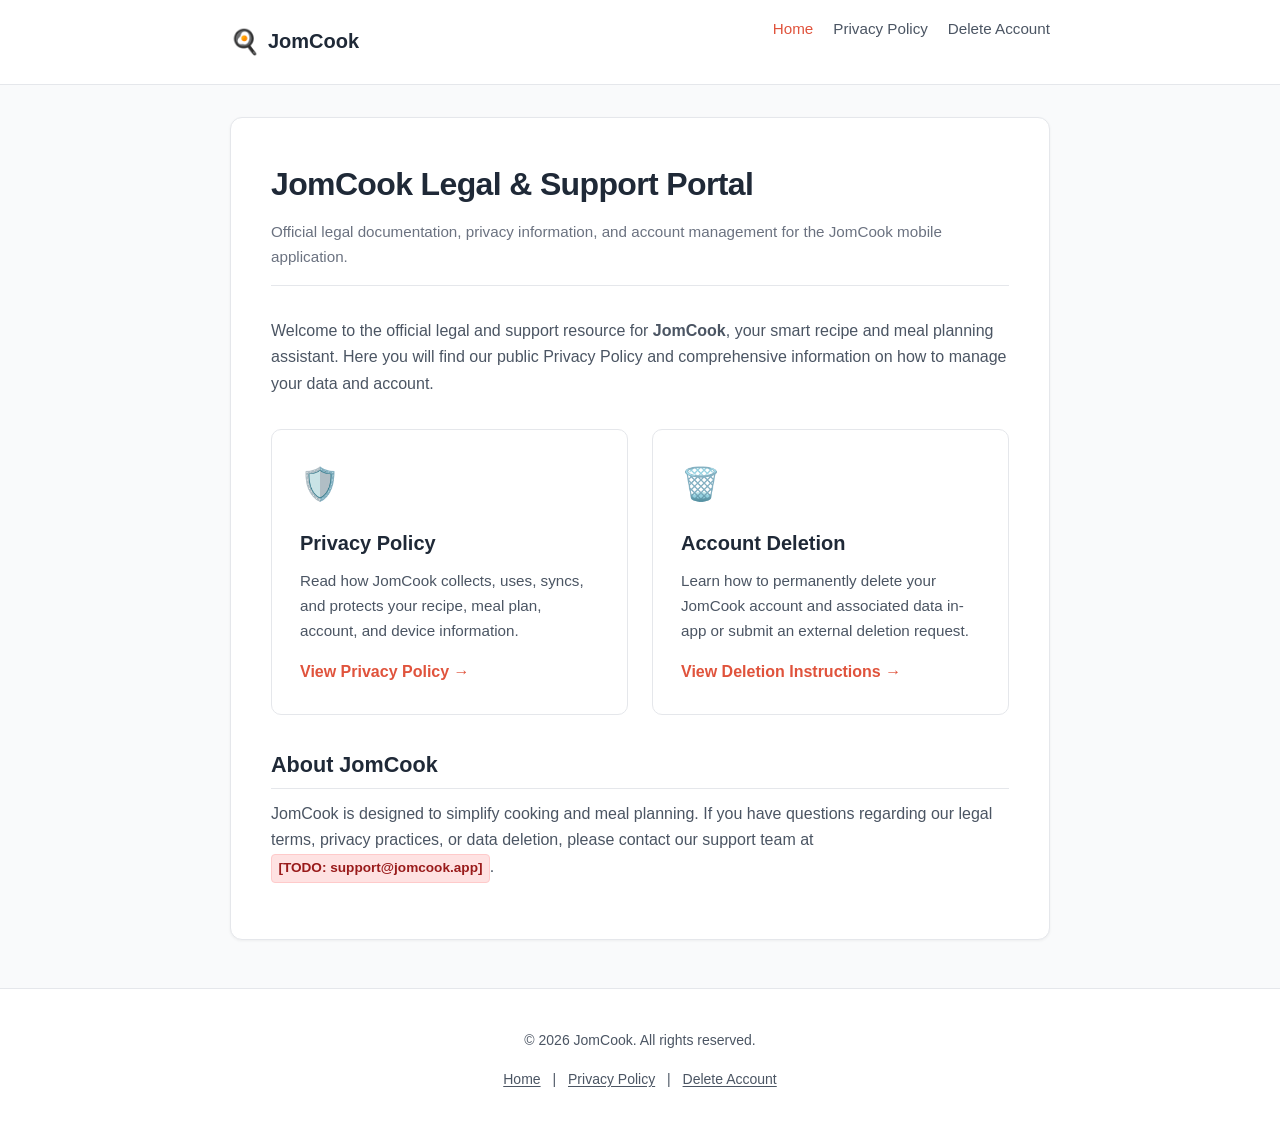
==== index.html @ 452880b6 "feat: setup JomCook privacy policy and account deletion pages for GitHub Pages" ====
<!DOCTYPE html>
<html lang="en">
<head>
  <meta charset="UTF-8">
  <meta name="viewport" content="width=device-width, initial-scale=1.0">
  <meta name="description" content="Legal, Privacy Policy, and Account Management portal for the JomCook mobile application.">
  <title>JomCook - Legal &amp; Support</title>
  <link rel="stylesheet" href="css/style.css">
</head>
<body>
  <header>
    <div class="nav-container">
      <a href="./" class="brand">
        <span class="brand-icon">🍳</span>
        <span>JomCook</span>
      </a>
      <nav>
        <ul class="nav-links">
          <li><a href="./" class="active">Home</a></li>
          <li><a href="privacy-policy/">Privacy Policy</a></li>
          <li><a href="delete-account/">Delete Account</a></li>
        </ul>
      </nav>
    </div>
  </header>

  <main>
    <div class="content-card">
      <h1>JomCook Legal &amp; Support Portal</h1>
      <p class="page-subtitle">Official legal documentation, privacy information, and account management for the JomCook mobile application.</p>

      <p>
        Welcome to the official legal and support resource for <strong>JomCook</strong>, your smart recipe and meal planning assistant. Here you will find our public Privacy Policy and comprehensive information on how to manage your data and account.
      </p>

      <div class="portal-grid">
        <a href="privacy-policy/" class="portal-card">
          <div class="portal-card-icon">🛡️</div>
          <h2>Privacy Policy</h2>
          <p>Read how JomCook collects, uses, syncs, and protects your recipe, meal plan, account, and device information.</p>
          <span class="portal-card-link">View Privacy Policy &rarr;</span>
        </a>

        <a href="delete-account/" class="portal-card">
          <div class="portal-card-icon">🗑️</div>
          <h2>Account Deletion</h2>
          <p>Learn how to permanently delete your JomCook account and associated data in-app or submit an external deletion request.</p>
          <span class="portal-card-link">View Deletion Instructions &rarr;</span>
        </a>
      </div>

      <h2>About JomCook</h2>
      <p>
        JomCook is designed to simplify cooking and meal planning. If you have questions regarding our legal terms, privacy practices, or data deletion, please contact our support team at <a href="mailto:[TODO: support@jomcook.app]"><span class="badge-todo">[TODO: support@jomcook.app]</span></a>.
      </p>
    </div>
  </main>

  <footer>
    <div class="footer-content">
      <p>&copy; 2026 JomCook. All rights reserved.</p>
      <p>
        <a href="./">Home</a> |
        <a href="privacy-policy/">Privacy Policy</a> |
        <a href="delete-account/">Delete Account</a>
      </p>
    </div>
  </footer>
</body>
</html>
---- css/style.css ----
:root {
  --primary-color: #e0533c;
  --primary-hover: #c9412b;
  --primary-light: #fff3f0;
  --text-main: #1f2937;
  --text-muted: #4b5563;
  --text-light: #6b7280;
  --bg-page: #f9fafb;
  --bg-card: #ffffff;
  --border-color: #e5e7eb;
  --border-focus: #e0533c;
  --success-color: #059669;
  --warning-bg: #fffbeb;
  --warning-border: #fde68a;
  --warning-text: #92400e;
  --danger-bg: #fef2f2;
  --danger-border: #fecaca;
  --danger-text: #991b1b;
  --max-width: 860px;
  --font-family: -apple-system, BlinkMacSystemFont, "Segoe UI", Roboto, Oxygen, Ubuntu, Cantarell, "Open Sans", "Helvetica Neue", sans-serif;
}

* {
  box-sizing: border-box;
  margin: 0;
  padding: 0;
}

body {
  font-family: var(--font-family);
  background-color: var(--bg-page);
  color: var(--text-main);
  line-height: 1.65;
  font-size: 16px;
  -webkit-font-smoothing: antialiased;
}

header {
  background-color: var(--bg-card);
  border-bottom: 1px solid var(--border-color);
  position: sticky;
  top: 0;
  z-index: 100;
}

.nav-container {
  max-width: var(--max-width);
  margin: 0 auto;
  padding: 1rem 1.25rem;
  display: flex;
  justify-content: space-between;
  align-items: center;
}

.brand {
  display: flex;
  align-items: center;
  gap: 0.5rem;
  text-decoration: none;
  color: var(--text-main);
  font-weight: 700;
  font-size: 1.25rem;
}

.brand-icon {
  font-size: 1.5rem;
}

.nav-links {
  display: flex;
  gap: 1.25rem;
  list-style: none;
}

.nav-links a {
  text-decoration: none;
  color: var(--text-muted);
  font-weight: 500;
  font-size: 0.95rem;
  transition: color 0.15s ease;
}

.nav-links a:hover,
.nav-links a.active {
  color: var(--primary-color);
}

main {
  max-width: var(--max-width);
  margin: 2rem auto;
  padding: 0 1.25rem;
}

.content-card {
  background-color: var(--bg-card);
  border: 1px solid var(--border-color);
  border-radius: 12px;
  padding: 2.5rem;
  box-shadow: 0 1px 3px rgba(0, 0, 0, 0.05);
}

@media (max-width: 640px) {
  .content-card {
    padding: 1.5rem;
  }
  .nav-container {
    flex-direction: column;
    gap: 0.75rem;
    align-items: flex-start;
  }
}

h1 {
  font-size: 2rem;
  font-weight: 800;
  color: var(--text-main);
  margin-bottom: 0.5rem;
  letter-spacing: -0.02em;
}

.page-subtitle {
  color: var(--text-light);
  font-size: 0.95rem;
  margin-bottom: 2rem;
  padding-bottom: 1rem;
  border-bottom: 1px solid var(--border-color);
}

h2 {
  font-size: 1.35rem;
  font-weight: 700;
  color: var(--text-main);
  margin-top: 2rem;
  margin-bottom: 0.75rem;
  padding-bottom: 0.35rem;
  border-bottom: 1px solid var(--border-color);
}

h3 {
  font-size: 1.1rem;
  font-weight: 600;
  color: var(--text-main);
  margin-top: 1.25rem;
  margin-bottom: 0.5rem;
}

p {
  margin-bottom: 1rem;
  color: var(--text-muted);
}

ul, ol {
  margin-bottom: 1.25rem;
  padding-left: 1.5rem;
  color: var(--text-muted);
}

li {
  margin-bottom: 0.35rem;
}

a {
  color: var(--primary-color);
  text-decoration: underline;
  text-underline-offset: 2px;
}

a:hover {
  color: var(--primary-hover);
}

/* Callout Boxes */
.callout {
  padding: 1.25rem;
  border-radius: 8px;
  margin: 1.5rem 0;
  border-left: 4px solid;
}

.callout-warning {
  background-color: var(--warning-bg);
  border-color: #f59e0b;
  color: var(--warning-text);
}

.callout-warning h3, .callout-warning strong {
  color: var(--warning-text);
}

.callout-danger {
  background-color: var(--danger-bg);
  border-color: #ef4444;
  color: var(--danger-text);
}

.callout-danger h3, .callout-danger strong {
  color: var(--danger-text);
}

.callout-info {
  background-color: var(--primary-light);
  border-color: var(--primary-color);
  color: var(--text-main);
}

/* Steps list */
.step-container {
  display: flex;
  flex-direction: column;
  gap: 1rem;
  margin: 1.5rem 0;
}

.step-card {
  display: flex;
  align-items: flex-start;
  gap: 1rem;
  padding: 1rem 1.25rem;
  background-color: var(--bg-page);
  border: 1px solid var(--border-color);
  border-radius: 8px;
}

.step-number {
  background-color: var(--primary-color);
  color: #fff;
  font-weight: 700;
  width: 28px;
  height: 28px;
  border-radius: 50%;
  display: flex;
  align-items: center;
  justify-content: center;
  flex-shrink: 0;
  font-size: 0.9rem;
}

.step-content strong {
  display: block;
  margin-bottom: 0.25rem;
  color: var(--text-main);
}

/* Home Portal Cards */
.portal-grid {
  display: grid;
  grid-template-columns: repeat(auto-fit, minmax(280px, 1fr));
  gap: 1.5rem;
  margin-top: 2rem;
}

.portal-card {
  display: flex;
  flex-direction: column;
  padding: 1.75rem;
  background-color: var(--bg-card);
  border: 1px solid var(--border-color);
  border-radius: 10px;
  text-decoration: none;
  transition: transform 0.15s ease, box-shadow 0.15s ease, border-color 0.15s ease;
}

.portal-card:hover {
  transform: translateY(-2px);
  box-shadow: 0 4px 12px rgba(0, 0, 0, 0.08);
  border-color: var(--primary-color);
}

.portal-card-icon {
  font-size: 2rem;
  margin-bottom: 1rem;
}

.portal-card h2 {
  font-size: 1.25rem;
  margin-top: 0;
  margin-bottom: 0.5rem;
  border-bottom: none;
  padding-bottom: 0;
  color: var(--text-main);
}

.portal-card p {
  color: var(--text-muted);
  font-size: 0.95rem;
  margin-bottom: 1rem;
  flex-grow: 1;
}

.portal-card-link {
  font-weight: 600;
  color: var(--primary-color);
  display: inline-flex;
  align-items: center;
  gap: 0.25rem;
}

/* Email Template Box */
.email-template {
  background: #1e293b;
  color: #f1f5f9;
  padding: 1.25rem;
  border-radius: 8px;
  font-family: ui-monospace, SFMono-Regular, Menlo, Monaco, Consolas, monospace;
  font-size: 0.9rem;
  overflow-x: auto;
  margin: 1rem 0;
  white-space: pre-wrap;
  word-break: break-word;
  line-height: 1.5;
}

/* Badges */
.badge-todo {
  background-color: #fee2e2;
  color: #991b1b;
  padding: 0.15rem 0.4rem;
  border-radius: 4px;
  font-size: 0.85rem;
  font-weight: 600;
  border: 1px solid #fecaca;
  display: inline-block;
}

/* Footer */
footer {
  text-align: center;
  padding: 2.5rem 1.25rem;
  color: var(--text-light);
  font-size: 0.875rem;
  border-top: 1px solid var(--border-color);
  margin-top: 3rem;
  background-color: var(--bg-card);
}

footer a {
  color: var(--text-muted);
  margin: 0 0.5rem;
}

footer a:hover {
  color: var(--primary-color);
}
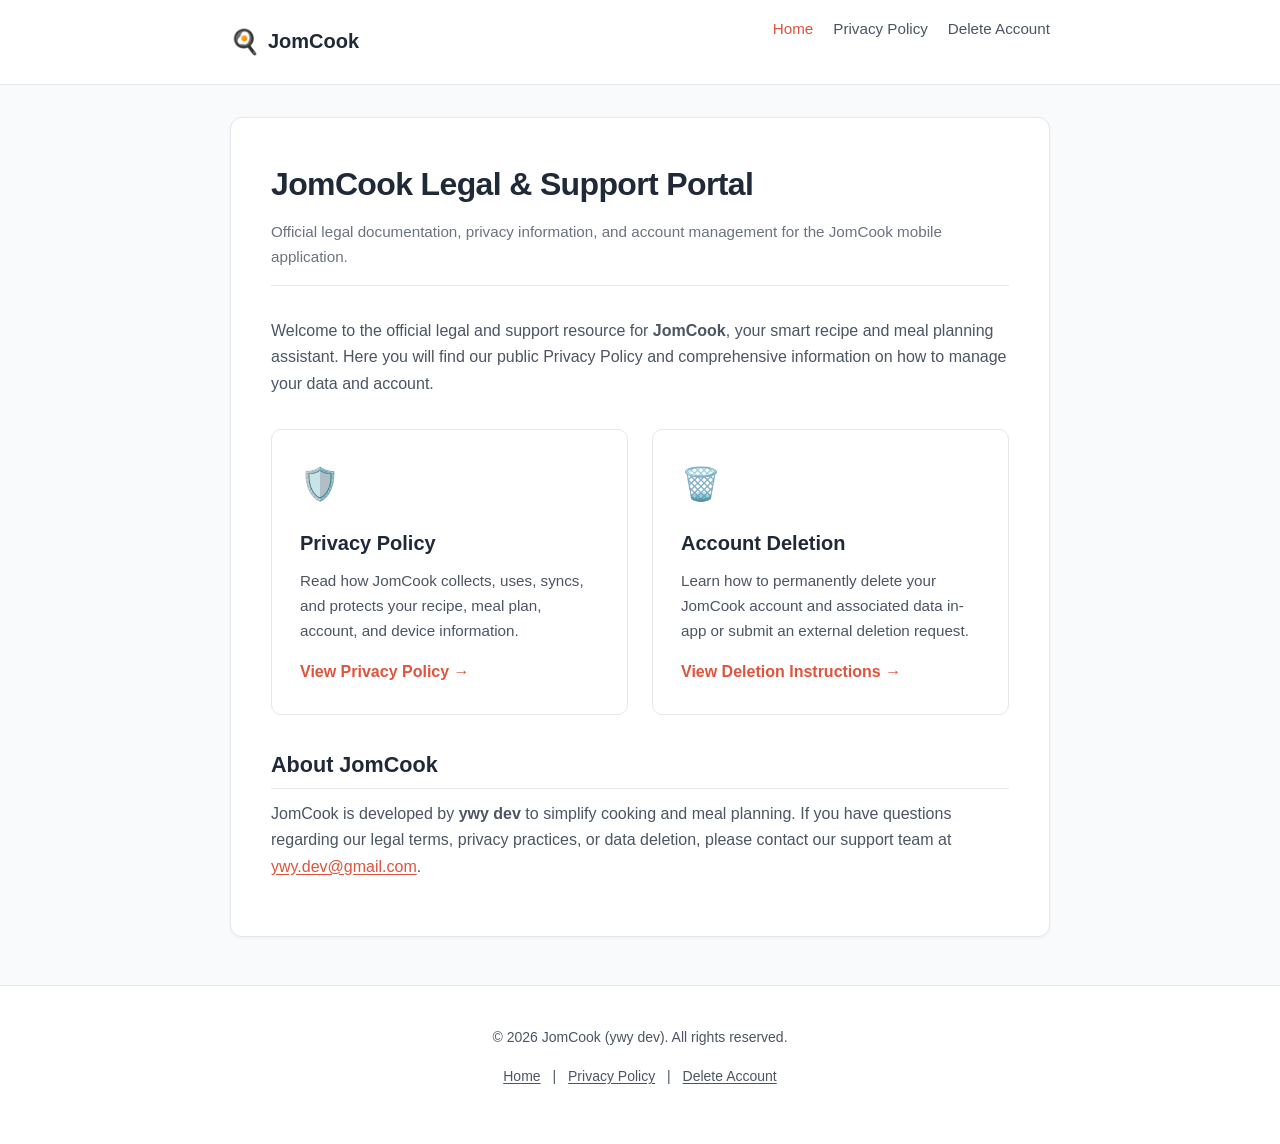
==== commit 796d86c4: "chore: update contact email, developer info, effective date, and Google Gemini details" ====
--- a/index.html
+++ b/index.html
@@ -51,14 +51,14 @@
 
       <h2>About JomCook</h2>
       <p>
-        JomCook is designed to simplify cooking and meal planning. If you have questions regarding our legal terms, privacy practices, or data deletion, please contact our support team at <a href="mailto:[TODO: support@jomcook.app]"><span class="badge-todo">[TODO: support@jomcook.app]</span></a>.
+        JomCook is developed by <strong>ywy dev</strong> to simplify cooking and meal planning. If you have questions regarding our legal terms, privacy practices, or data deletion, please contact our support team at <a href="mailto:ywy.dev@gmail.com">ywy.dev@gmail.com</a>.
       </p>
     </div>
   </main>
 
   <footer>
     <div class="footer-content">
-      <p>&copy; 2026 JomCook. All rights reserved.</p>
+      <p>&copy; 2026 JomCook (ywy dev). All rights reserved.</p>
       <p>
         <a href="./">Home</a> |
         <a href="privacy-policy/">Privacy Policy</a> |
